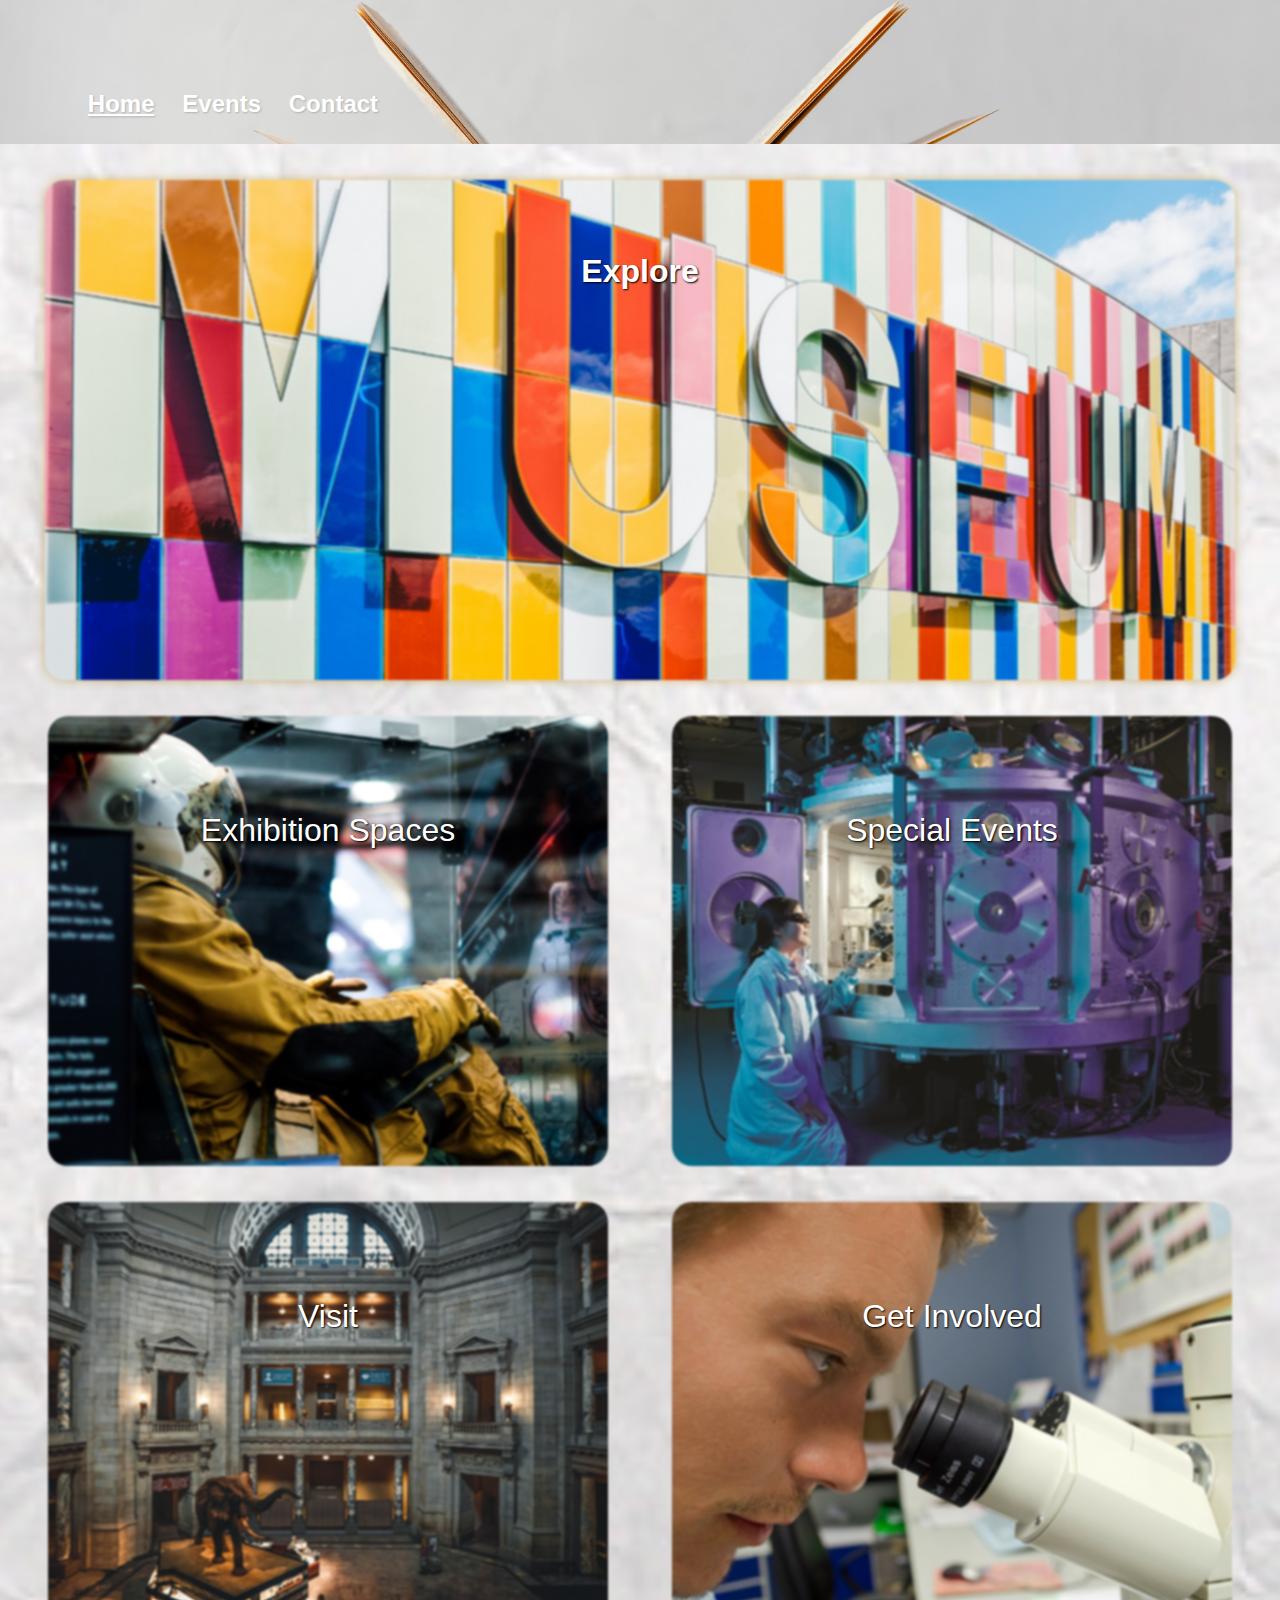
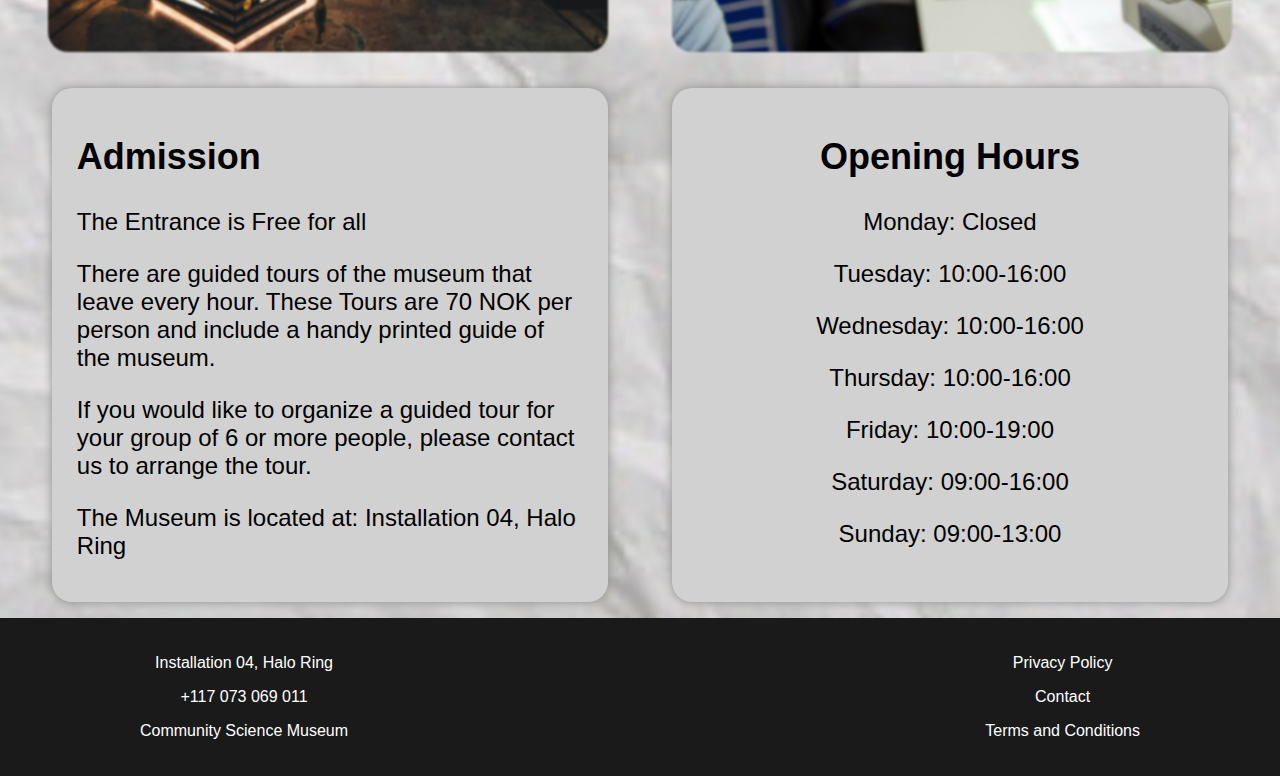
==== index.html @ 82214f4b "Update index.html" ====
<!DOCTYPE html>
<html lang="en">
<head>
    <meta charset="UTF-8">
    <meta name="viewport" content="width=device-width, initial-scale=1.0">
    <title>HomePage</title>
    <link rel="stylesheet" href="CSS/Header+Footer.css">
    <link rel="stylesheet" href="/HomePage.Css">
</head>
<style>

</style>
<body>
    <header>
        <div class="header-container">
            <div class="header-links">
                <a href="index.html" class="header-link" id="headSelected">Home</a>
                <a href="/HTML/Events.html" class="header-link">Events</a>
                <a href="/HTML/Contact.html" class="header-link">Contact</a>
            </div>
        </div>
    </header>
    
    <div class="singleImageContainer">
        <div class="image2class">
            <a href="/HTML/Events.html#topExplore" class="topImageTest">
                <img id="image2" src="Images/images/scott-webb-102825.jpg" alt="girlLookingAtMathProblems">
                    <div class="overLayTextSingle">Explore</div>
            </a>
        </div>
    </div>
    <div class="quadImageContainer">
        <div class="quadContainer">
            <a href="/HTML/Events.html#exhibitionImage" class="quadImageTest">
                <img id="image3" class="quadImage" src="/Images/images/andrew-ruiz-348421.jpg" alt="spaceman">
                    <div class="overLayTextQuad">Exhibition Spaces</div>
            </a>
            <a href="/HTML/Events.html#specialImage" class="quadImageTest">
                <img id="image4" class="quadImage" src="/Images/images/scientific-2040795_1280.jpg" alt="ScientistLabGirl">
                    <div class="overLayTextQuad">Special Events</div>
            </a>
        </div>
    </div>
    <div class="quadImageContainer">
        <div class="quadContainer">
            <a href="/HTML/Events.html#visitImage" class="quadImageTest">
                <img id="image5" class="quadImage" src="/Images/images/roberto-nickson-396152.jpg" alt="libraryOutView">
                    <div class="overLayTextQuad">Visit</div>
            </a>
            <a href="/HTML/Events.html#involvedImage" class="quadImageTest">
                <img id="image6" class="quadImage" src="/Images/images/people-219985_1280.jpg" alt="MicroscopeLook">
                    <div class="overLayTextQuad">Get Involved</div>
            </a>
        </div>
    </div>

<div class="boxContainer">
    <div class="squareBox">
            <h2>Admission</h2>
            <p>The Entrance is Free for all</p>
            <p>There are guided tours of the museum that leave every hour. These Tours are 70 NOK per person and include a handy printed guide of the museum.</p>
            <p>If you would like to organize a guided tour for your group of 6 or more people, please contact us to arrange the tour.</p>
            <p>The Museum is located at: Installation 04, Halo Ring</p>
    </div>
  
    <div class="squareBox">
        <div class="squareBoxCenter" id="Hours">
            <h2>Opening Hours</h2>
            <p>Monday: Closed</p>
            <p>Tuesday: 10:00-16:00</p>
            <p>Wednesday: 10:00-16:00</p>
            <p>Thursday: 10:00-16:00</p>
            <p>Friday: 10:00-19:00</p>
            <p>Saturday: 09:00-16:00</p>
            <p>Sunday: 09:00-13:00</p>
        </div>
    </div>
  </div>
<footer>
<div class="footerBox">
    <div class="footerTextContainer">
        <p>Installation 04, Halo Ring</p>
        <p>+117 073 069 011</p>
        <p>Community Science Museum</p>
    </div>
    <div class="footerTextContainer">
        <a href="/HTML/privacyPolicy.html"><p>Privacy Policy</p></a>
        <a href="/HTML/Contact.html"><p>Contact</p></a>
        <a href="/HTML/termsAndConditions.html"><p>Terms and Conditions</p></a>
    </div>
</div>
</footer>
</body>
</html>
---- CSS/Header+Footer.css ----
body {
    background-image: url(/Images/images/paper-wrinkled-white-cute-preview.jpg);
    background-position: center;
    background-size: cover;
    color: white;
    margin: 0;
    padding: 0;
    font-family:'Trebuchet MS', 'Lucida Sans Unicode', 'Lucida Grande', 'Lucida Sans', Arial, sans-serif
}

html {
    scroll-behavior: smooth;
}

a, a:visited, a:active  {
    color: inherit;
    text-decoration: none;
}

/* Header :D */

header {
    width: 100%;
    height: 16vh;
    background-image: url('/Images/images/open-book-with-white-background.jpg');
    background-size: cover;
    background-position: center;
    display: flex;
    align-items: center;
}
header a:hover {
    text-decoration: underline;
}

.header-container {
    width: 100%;
    max-width: 1200px;
    margin: 0 auto;
}

.header-links {
    display: flex;
    list-style: none;
    padding: 35px;
    color: rgb(0, 0, 0)
}

.header-link {
    text-decoration: none;
    color:rgb(255, 255, 255);
    text-shadow: 1px 1px 2px rgba(0, 0, 0, 0.183);
    font-weight: bold;
    font-size: 1.5em;
    margin-right: 15px;
    margin-left: 1vw;
    margin-top: 7vh;
}

/* Footer :D */

footer {
    margin-top: auto;
    background-color: #1A1A1A;
    color: #fff;
    text-align: center;
    padding: 20px;
}


.footerBox {
    width: 80vw;
    max-width: 1000px;
    margin: 0 auto;
    display: flex;
    justify-content: space-between;
}

.column {
    flex: 1;
    text-align: left;
}

/* Media Query :D */

@media screen and (max-height: 700px) {

header {
    height: 22vh;
}
    

}
---- HomePage.Css ----
#headSelected {
    text-decoration: underline;
}

.singleImageContainer {
    text-align: center;
    margin-top: 20px;
}

.image2class {
    display: flex;
    justify-content: center;
    align-items: center;
}

.topImageTest {
    margin: 1rem;
    position: relative;
}

.overLayTextSingle {
position: absolute;
top: 18%;
left: 50%;
transform: translate(-50%, -50%);
font-size: 2em;
font-weight: bold;
text-shadow: 1px 1px 2px rgb(0, 0, 0);
text-align: center;
color: white;
}

#image2 {
    height: 10%;
    max-height: 500px;
    width: 96vw;  
    max-width: 1190px; 
    min-width: 280px;  
    object-fit: cover; 
    border-radius: 20px; 
    margin: 0 auto;
    box-shadow: 0 0 10px rgba(176, 123, 1, 0.5); 
}

#image2, #image3, #image4, #image5, #image6 {
    filter: blur(1px);
    -webkit-filter: blur(1px);
}

.quadContainer {
    text-align: center;
    overflow: hidden;
    display: flex;
    justify-content: center;
    position: relative;
}

.quadImageTest {
    margin: 1rem 2rem;
    position: relative;
}

.quadImage {
    border-radius: 20px;
    height: 50vh;
    max-height: 600px;
    width: 44vw;
    max-width: 560px;
    min-width: 280px;
    display: inline-block;
    object-fit: cover;
}

.overLayTextQuad {
    position: absolute;
    top: 25%;
    left: 50%;
    transform: translate(-50%, -50%);
    text-align: center;
    font-size: 2em;
    text-shadow: 1px 1px 2px rgb(0, 0, 0);
    color: white;
}

.boxContainer {
    text-align: center;
    display: flex;
    justify-content: center;
    max-width: 1240px;
    margin: 0 auto;
}

.squareBox {
    min-height: 45vh;
    width: 44vw;
    max-width: 100%;
    color: black;
    background-color: #d1d1d1;
    margin: 1rem 2rem;
    position: relative;
    padding: 18px 2%;
    text-align: left;
    font-size: 1.5em;
    box-sizing: border-box;
    box-shadow: 0 0 10px rgb(143, 143, 143); 
    border-radius: 20px;
}

.squareBoxCenter {
    text-align: center;
}


@media screen and (max-width: 768px) {
    #image2 {
        width: 90vw;
    }

    .quadContainer,
    .boxContainer {
        flex-direction: column;
        align-items: center;
    }

    .quadImageTest {
        margin: 0.5rem;
    }

    .quadImage {
        width: 90vw;
        max-width: 100%;
        height: 35vh;
        max-height: 308px;
    }

    .squareBox {
        width: 90vw;
    }

}

@media screen and (max-height: 700px) {
    .quadImage {
        height: 100vh;
    }

}

a {
    text-decoration: none;
    color: inherit; 
}
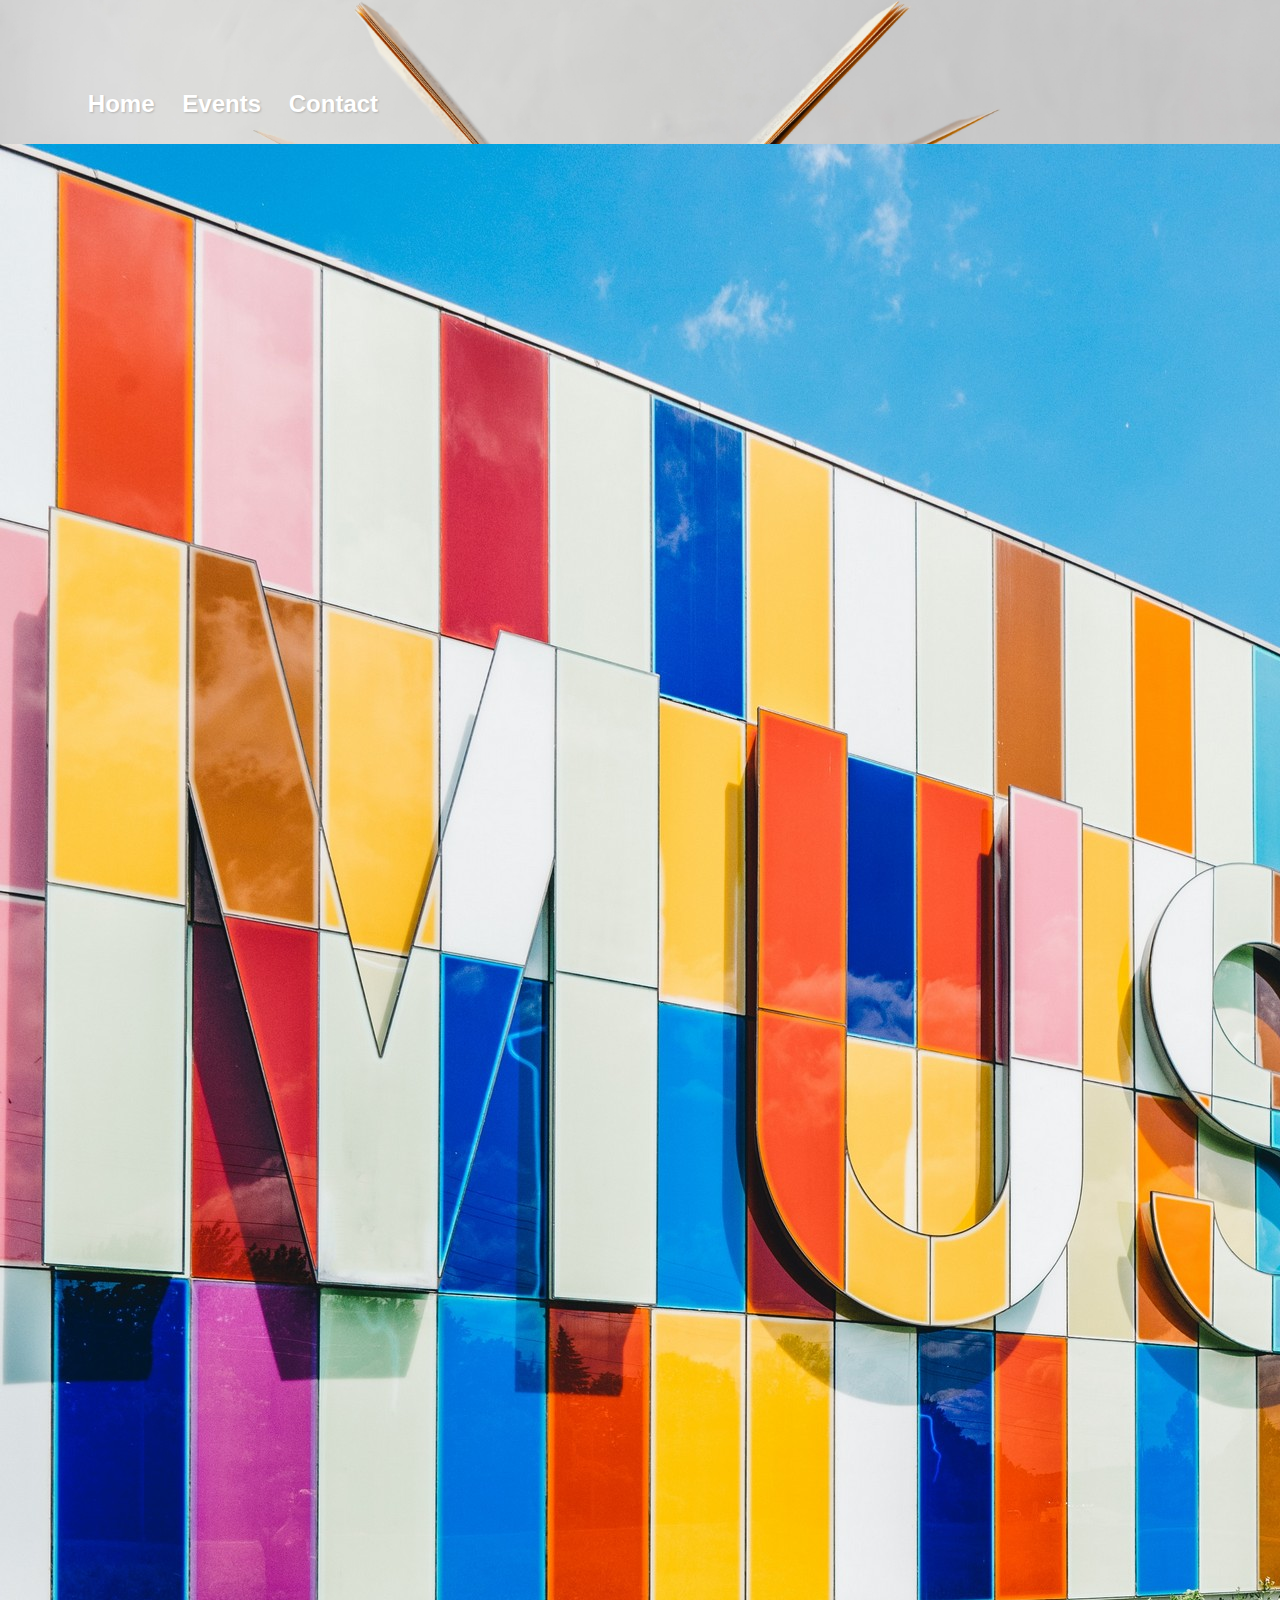
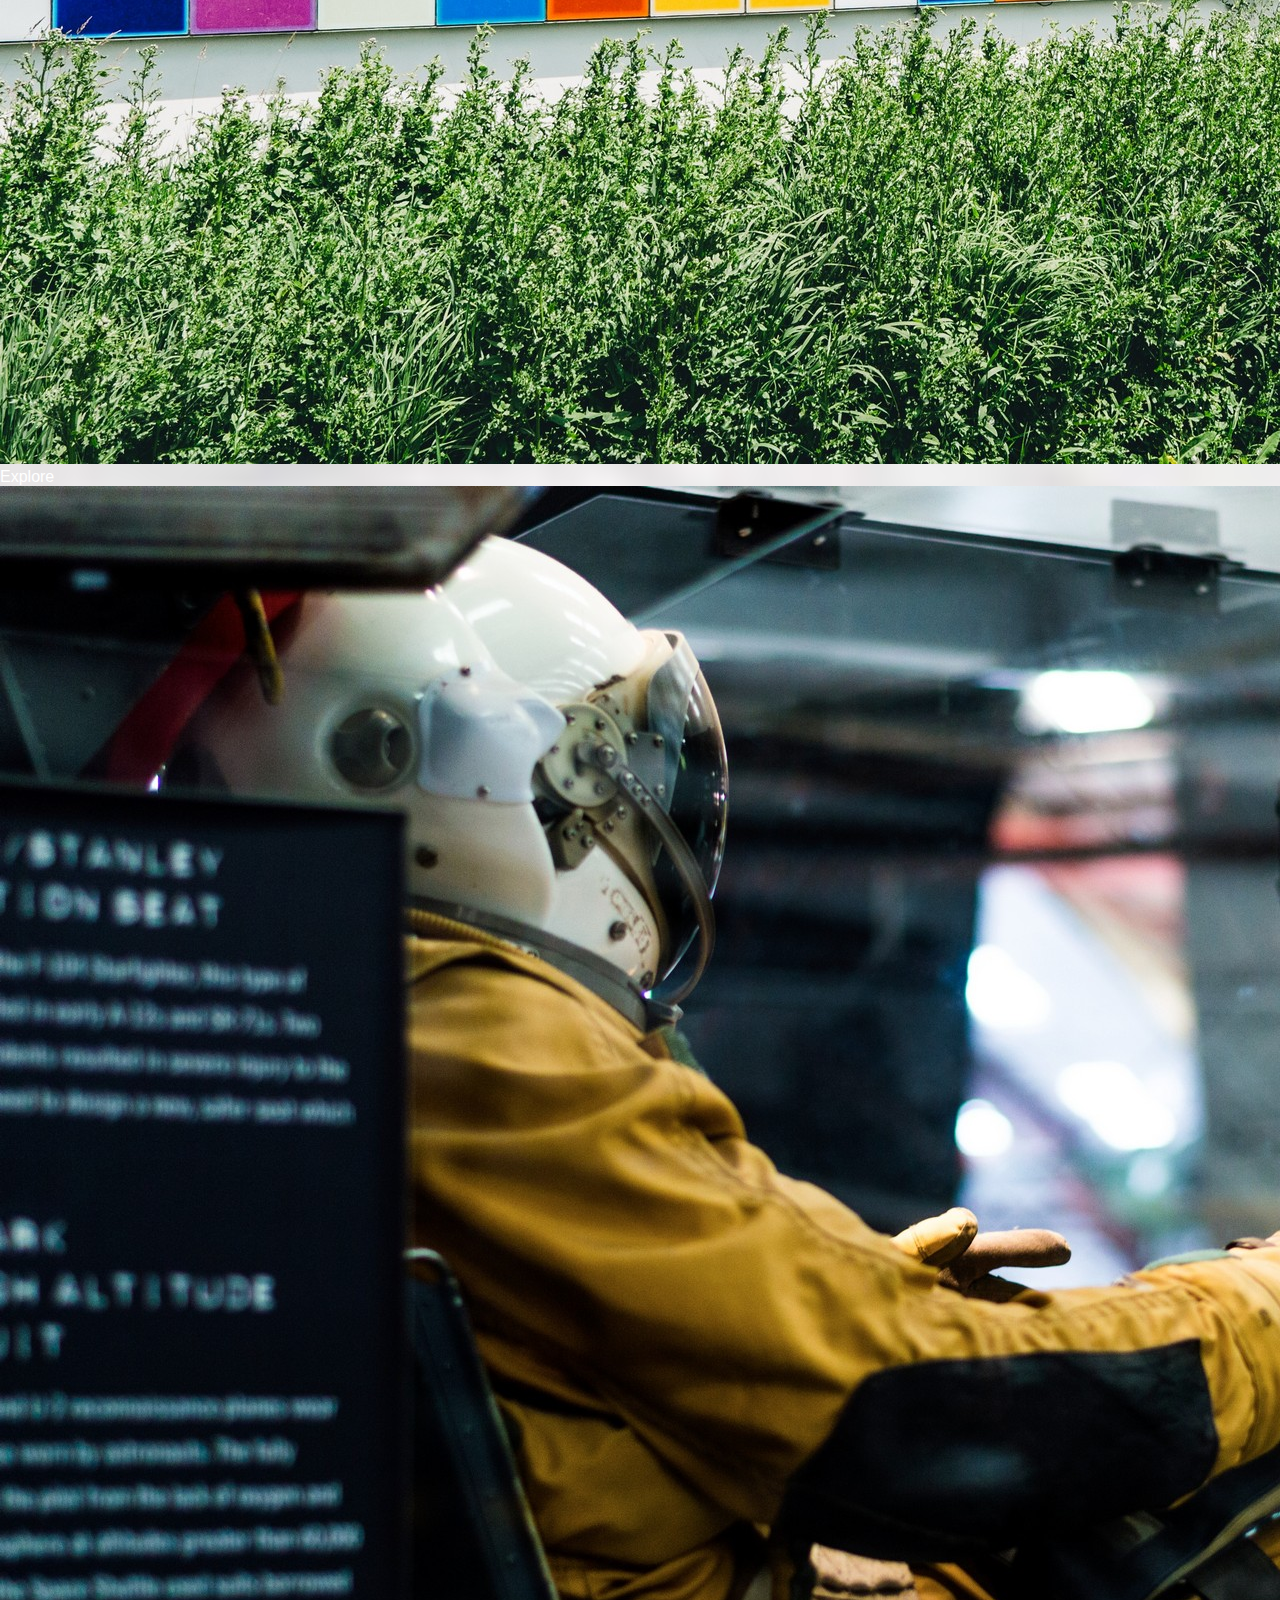
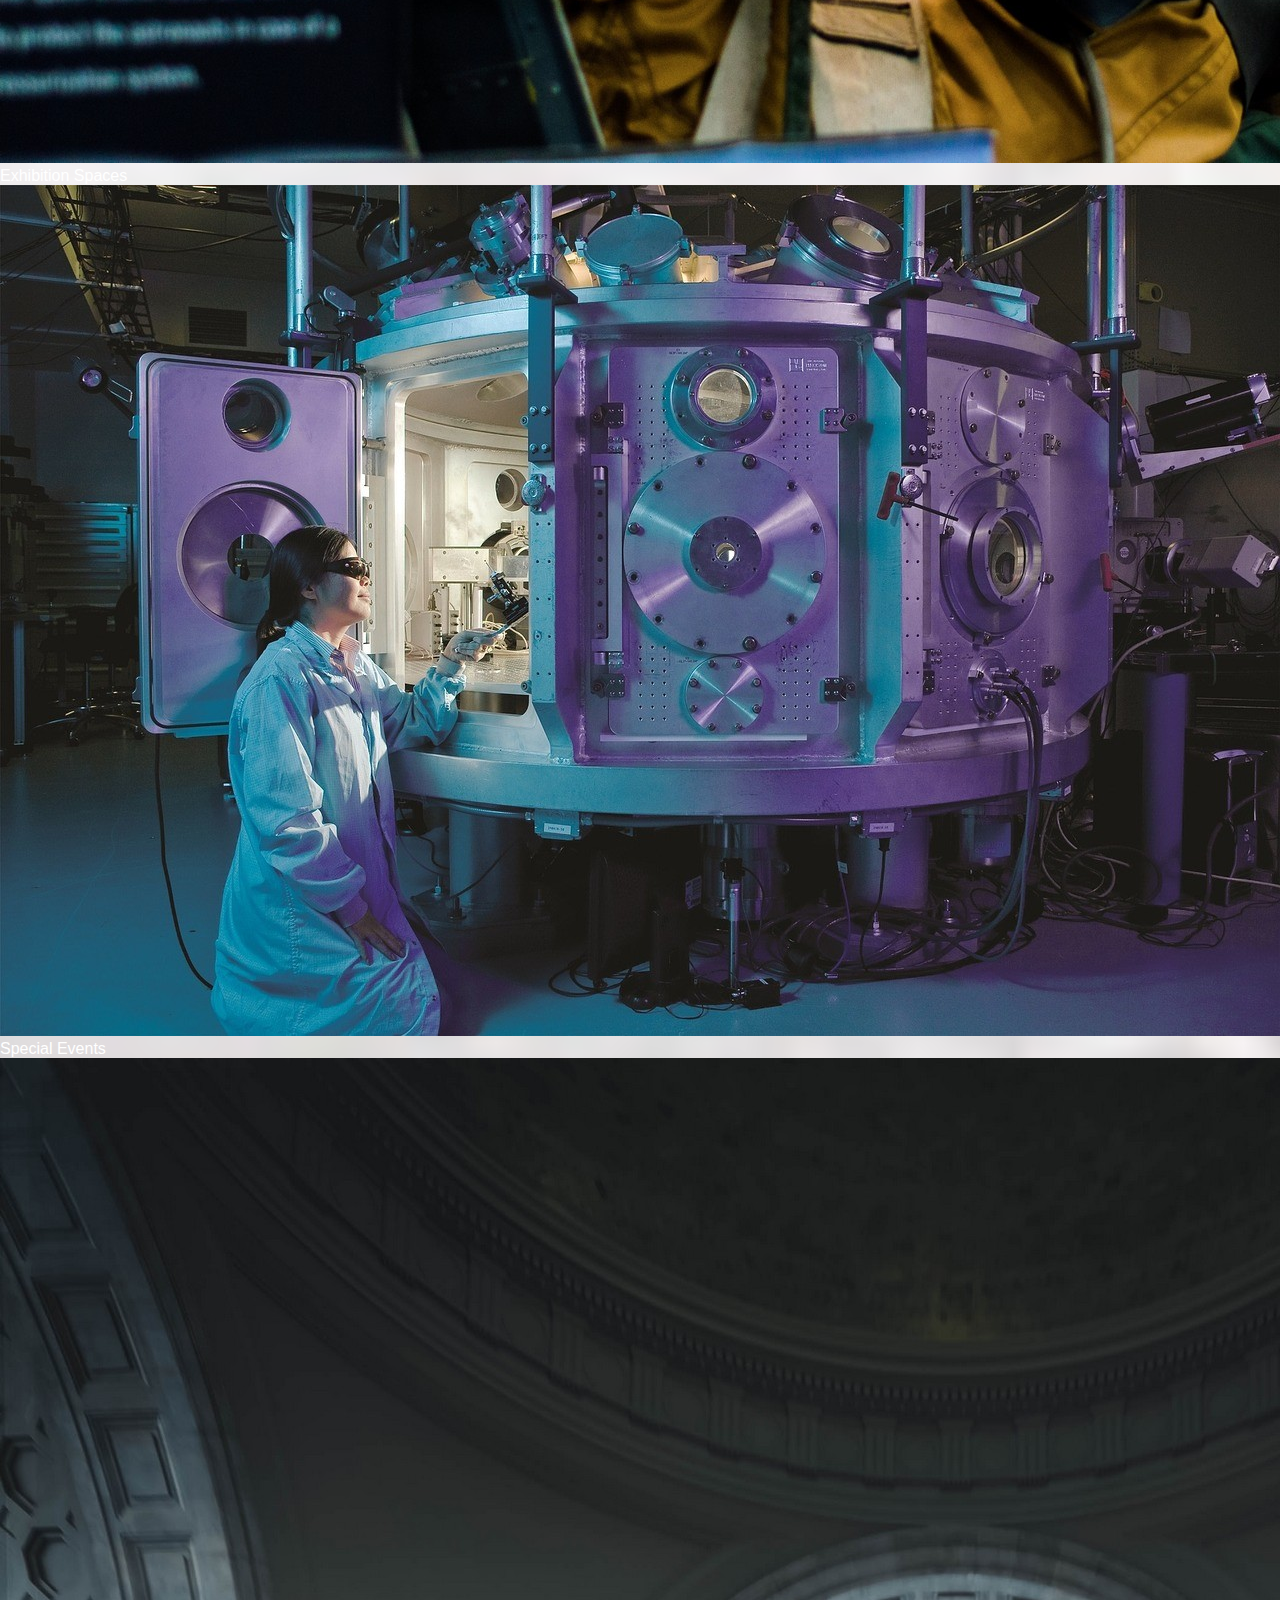
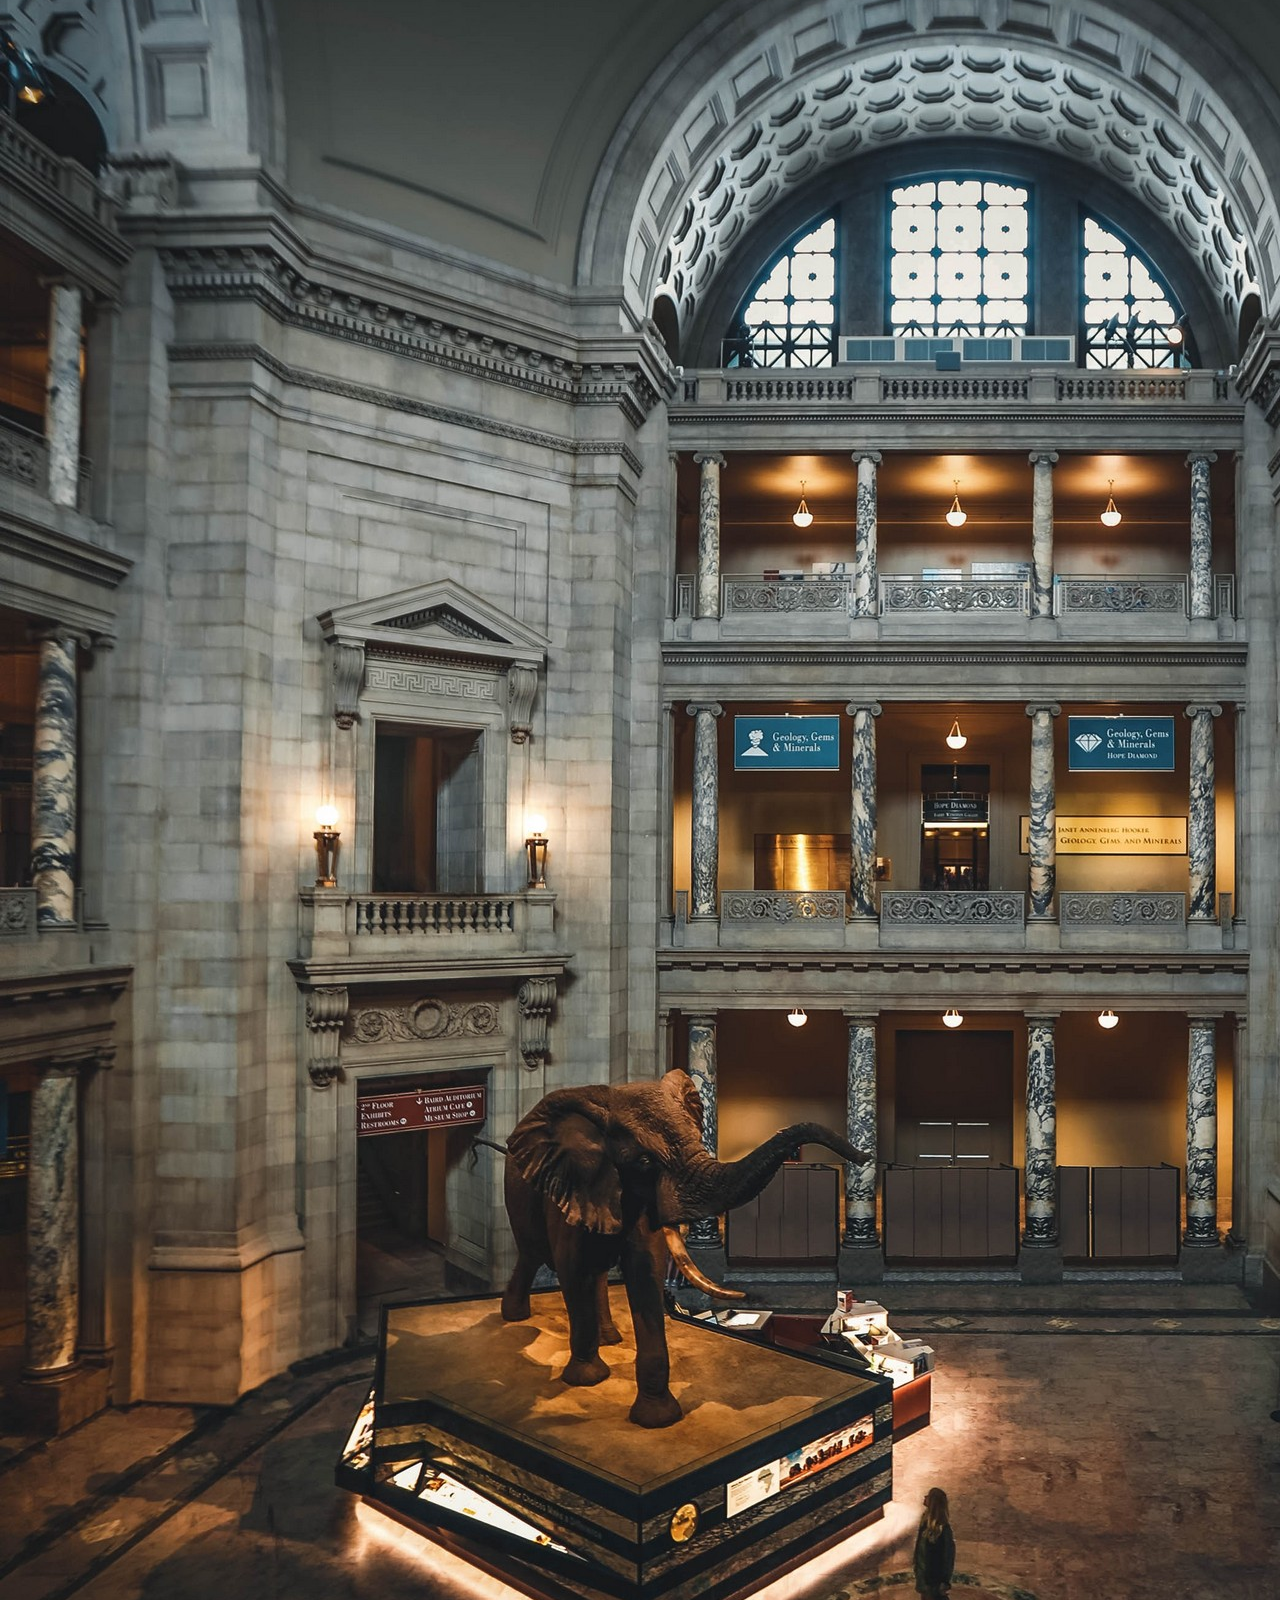
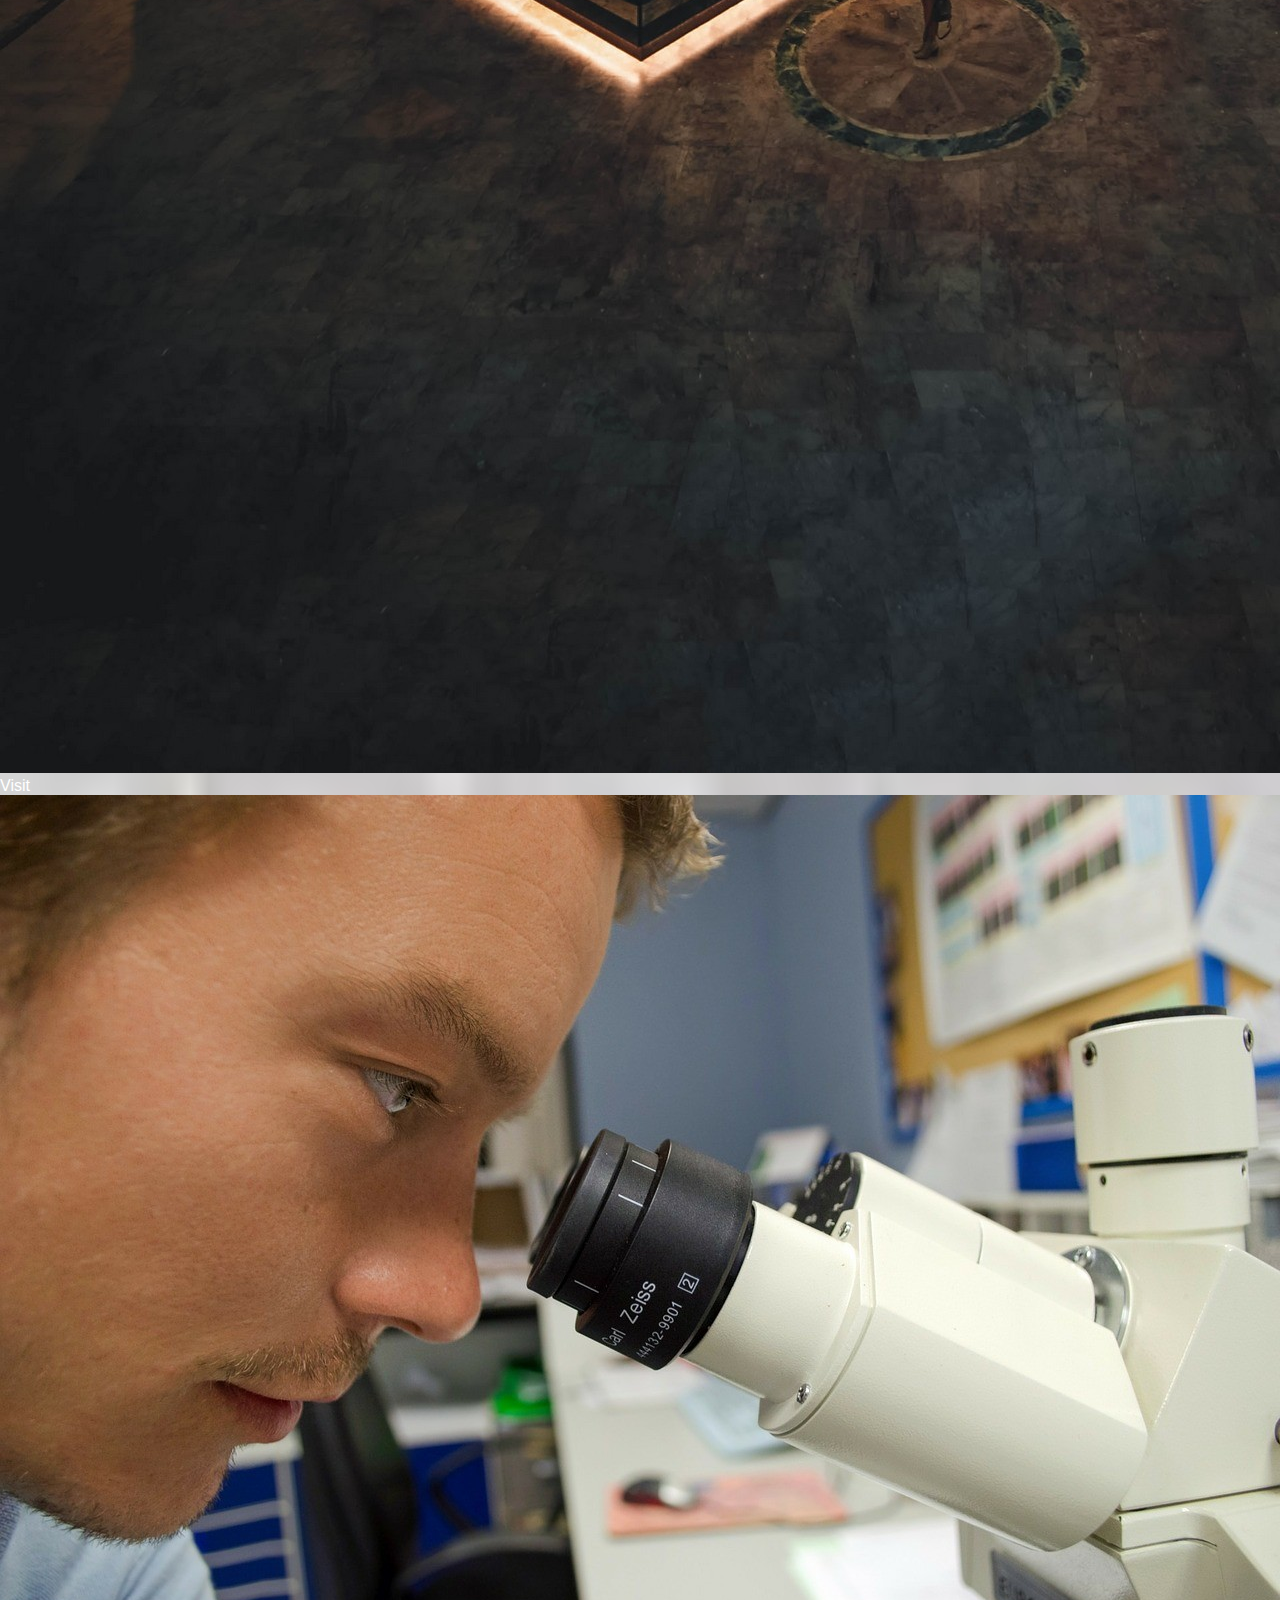
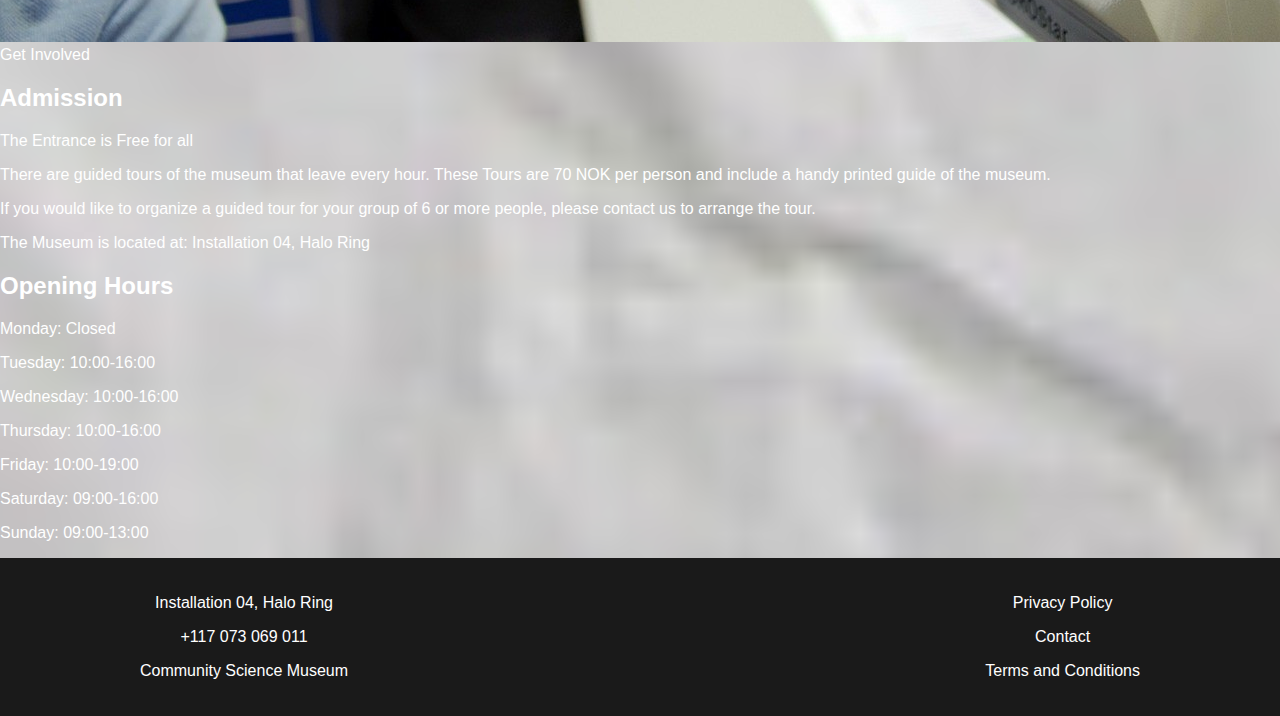
==== commit 42a3d6cc: "Update index.html" ====
--- a/index.html
+++ b/index.html
@@ -5,7 +5,7 @@
     <meta name="viewport" content="width=device-width, initial-scale=1.0">
     <title>HomePage</title>
     <link rel="stylesheet" href="CSS/Header+Footer.css">
-    <link rel="stylesheet" href="/HomePage.Css">
+    <link rel="stylesheet" href="homePage.css">
 </head>
 <style>
 
@@ -15,8 +15,8 @@
         <div class="header-container">
             <div class="header-links">
                 <a href="index.html" class="header-link" id="headSelected">Home</a>
-                <a href="/HTML/Events.html" class="header-link">Events</a>
-                <a href="/HTML/Contact.html" class="header-link">Contact</a>
+                <a href="HTML/Events.html" class="header-link">Events</a>
+                <a href="HTML/Contact.html" class="header-link">Contact</a>
             </div>
         </div>
     </header>
@@ -24,7 +24,7 @@
     <div class="singleImageContainer">
         <div class="image2class">
             <a href="/HTML/Events.html#topExplore" class="topImageTest">
-                <img id="image2" src="Images/images/scott-webb-102825.jpg" alt="girlLookingAtMathProblems">
+                <img id="image2" src="Images/images/scott-webb-102825.jpg" alt="MuseumFront">
                     <div class="overLayTextSingle">Explore</div>
             </a>
         </div>
@@ -32,11 +32,11 @@
     <div class="quadImageContainer">
         <div class="quadContainer">
             <a href="/HTML/Events.html#exhibitionImage" class="quadImageTest">
-                <img id="image3" class="quadImage" src="/Images/images/andrew-ruiz-348421.jpg" alt="spaceman">
+                <img id="image3" class="quadImage" src="Images/images/andrew-ruiz-348421.jpg" alt="spaceman">
                     <div class="overLayTextQuad">Exhibition Spaces</div>
             </a>
             <a href="/HTML/Events.html#specialImage" class="quadImageTest">
-                <img id="image4" class="quadImage" src="/Images/images/scientific-2040795_1280.jpg" alt="ScientistLabGirl">
+                <img id="image4" class="quadImage" src="Images/images/scientific-2040795_1280.jpg" alt="ScientistLabGirl">
                     <div class="overLayTextQuad">Special Events</div>
             </a>
         </div>
@@ -44,11 +44,11 @@
     <div class="quadImageContainer">
         <div class="quadContainer">
             <a href="/HTML/Events.html#visitImage" class="quadImageTest">
-                <img id="image5" class="quadImage" src="/Images/images/roberto-nickson-396152.jpg" alt="libraryOutView">
+                <img id="image5" class="quadImage" src="Images/images/roberto-nickson-396152.jpg" alt="libraryOutView">
                     <div class="overLayTextQuad">Visit</div>
             </a>
             <a href="/HTML/Events.html#involvedImage" class="quadImageTest">
-                <img id="image6" class="quadImage" src="/Images/images/people-219985_1280.jpg" alt="MicroscopeLook">
+                <img id="image6" class="quadImage" src="Images/images/people-219985_1280.jpg" alt="MicroscopeLook">
                     <div class="overLayTextQuad">Get Involved</div>
             </a>
         </div>
@@ -84,9 +84,9 @@
         <p>Community Science Museum</p>
     </div>
     <div class="footerTextContainer">
-        <a href="/HTML/privacyPolicy.html"><p>Privacy Policy</p></a>
-        <a href="/HTML/Contact.html"><p>Contact</p></a>
-        <a href="/HTML/termsAndConditions.html"><p>Terms and Conditions</p></a>
+        <a href="HTML/privacyPolicy.html"><p>Privacy Policy</p></a>
+        <a href="HTML/Contact.html"><p>Contact</p></a>
+        <a href="HTML/termsAndConditions.html"><p>Terms and Conditions</p></a>
     </div>
 </div>
 </footer>
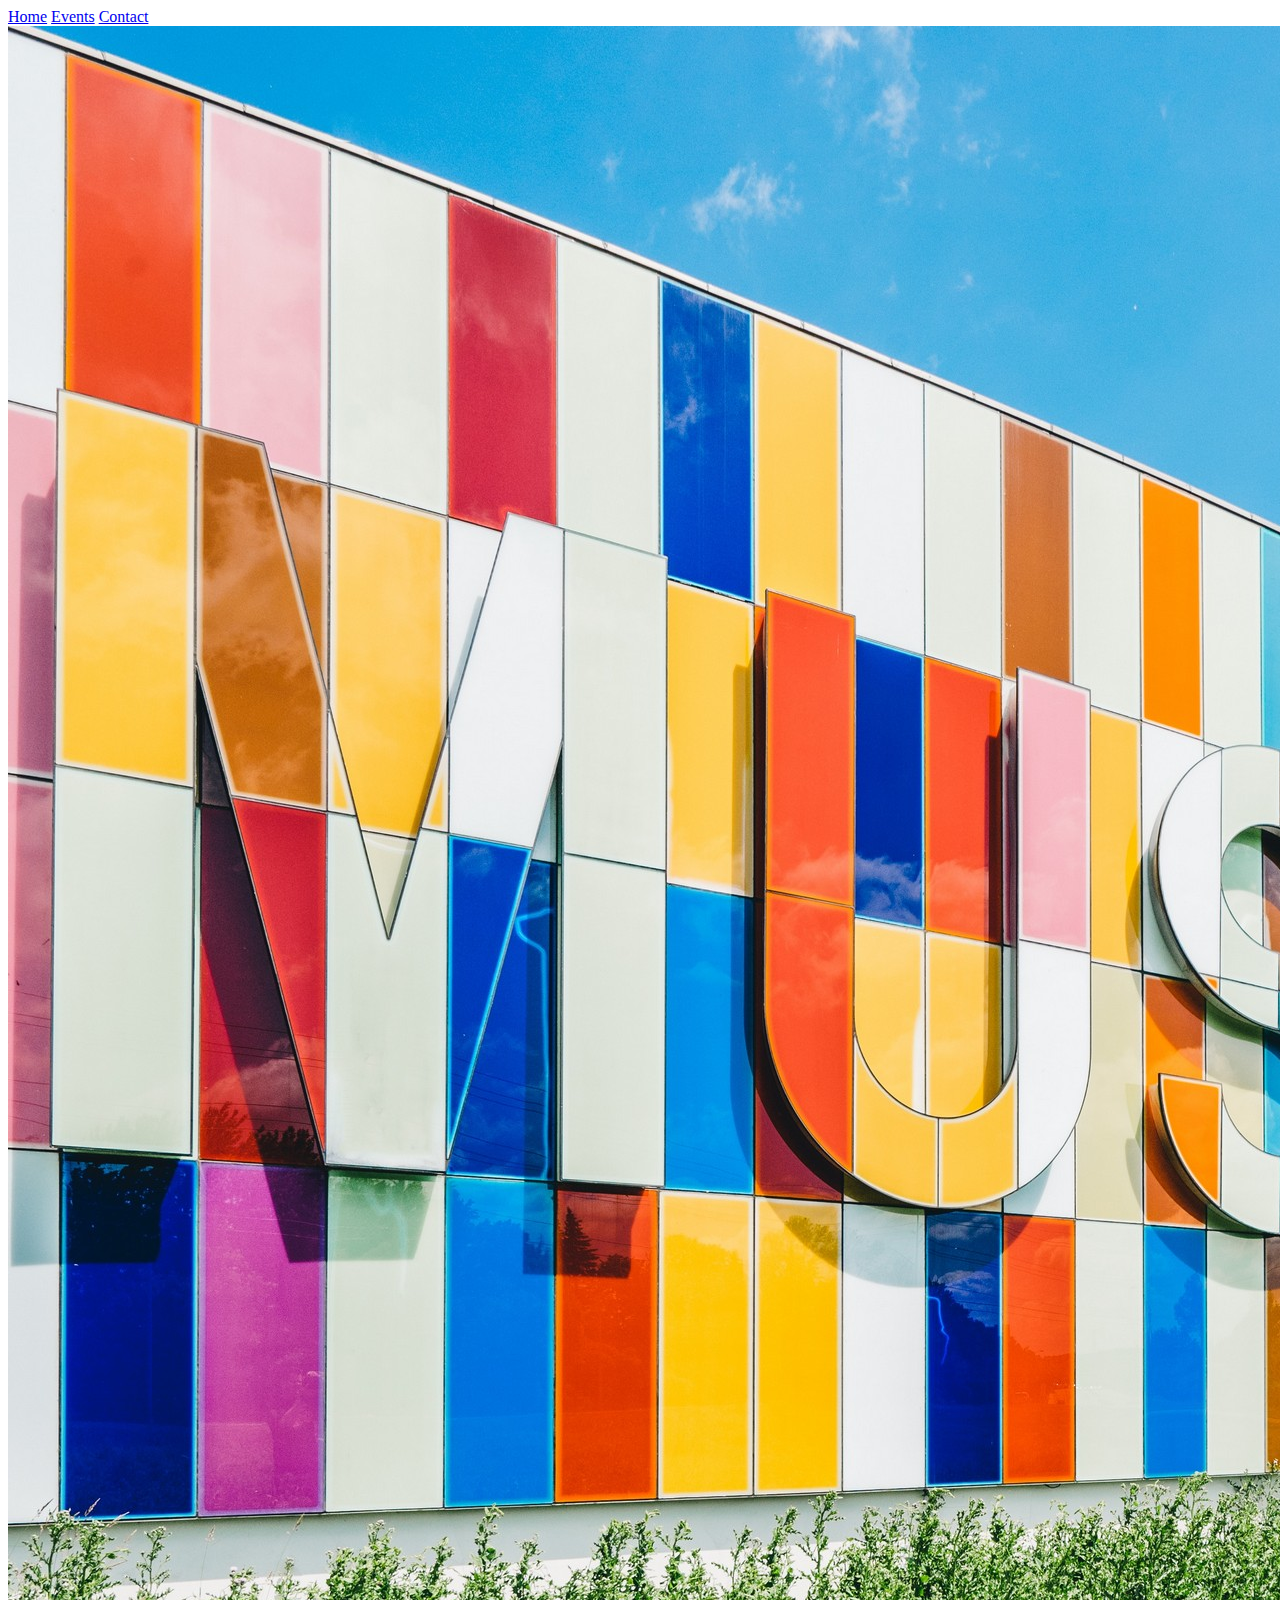
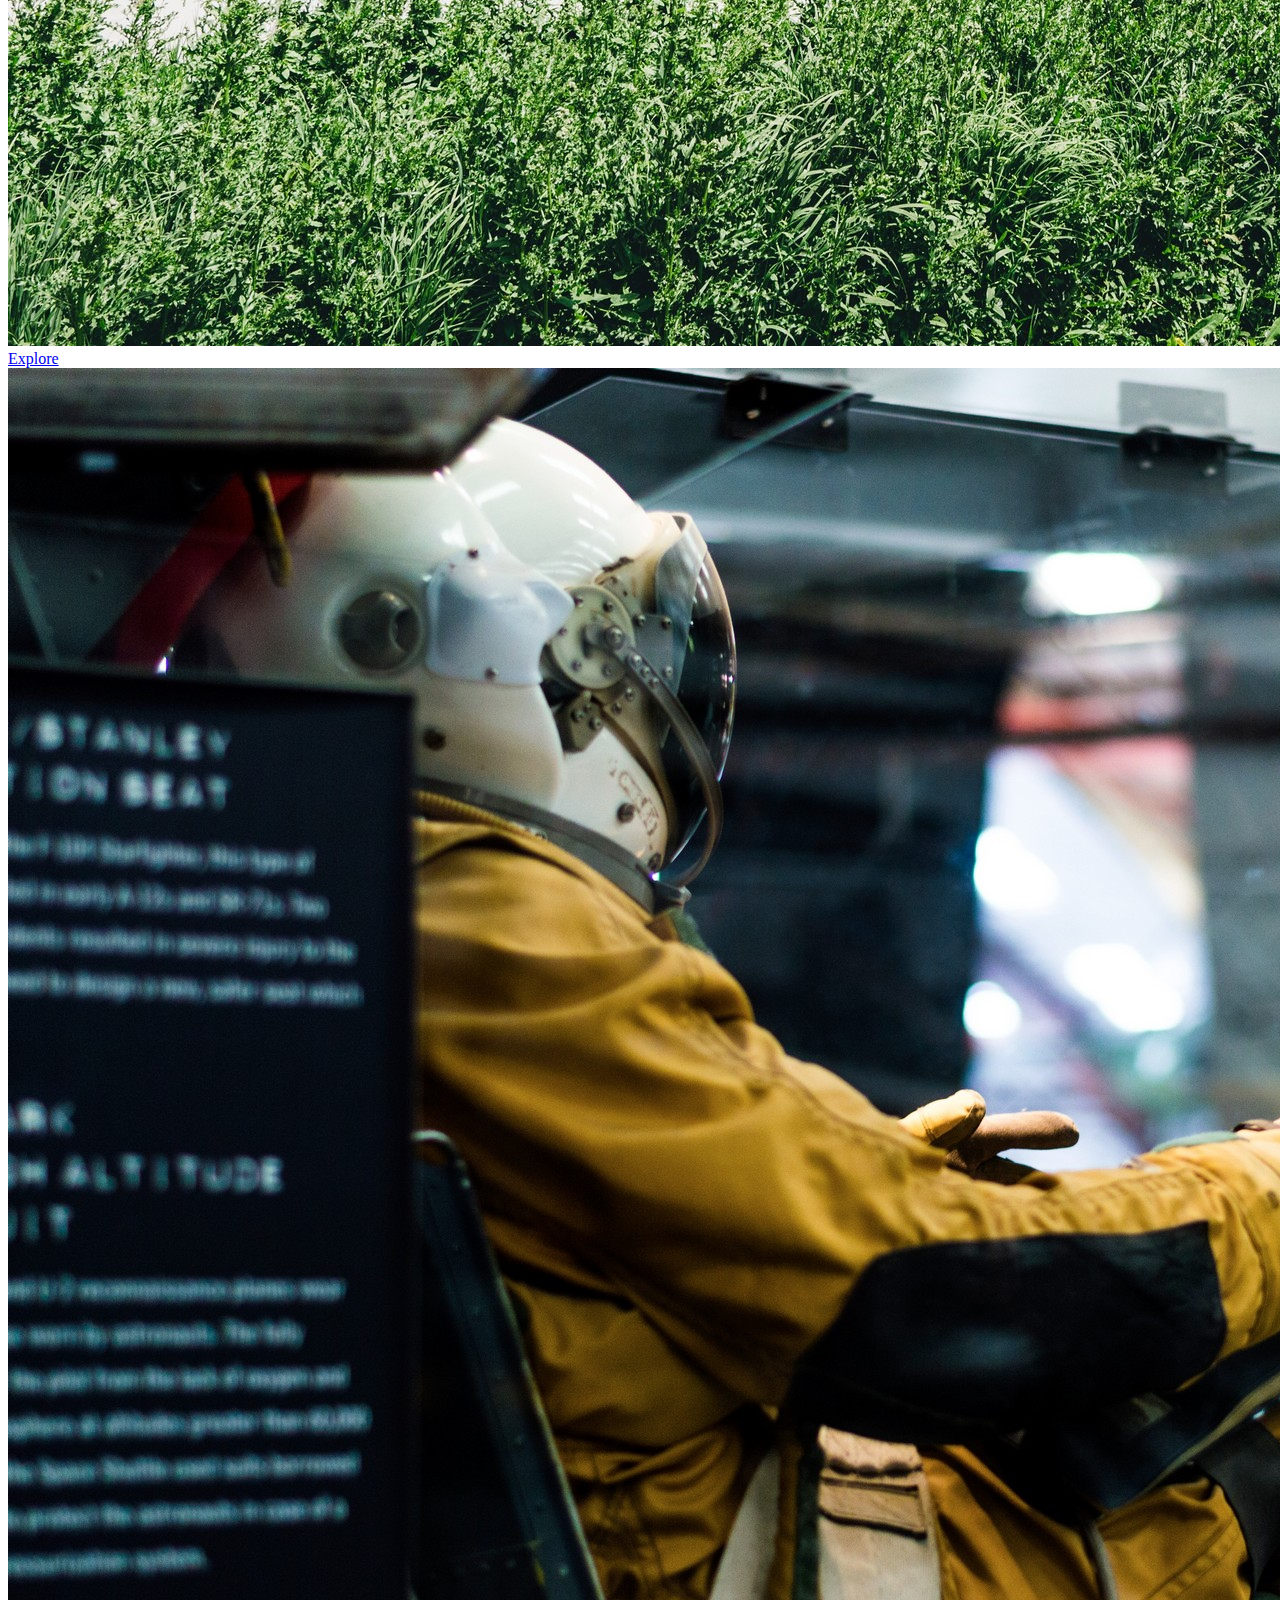
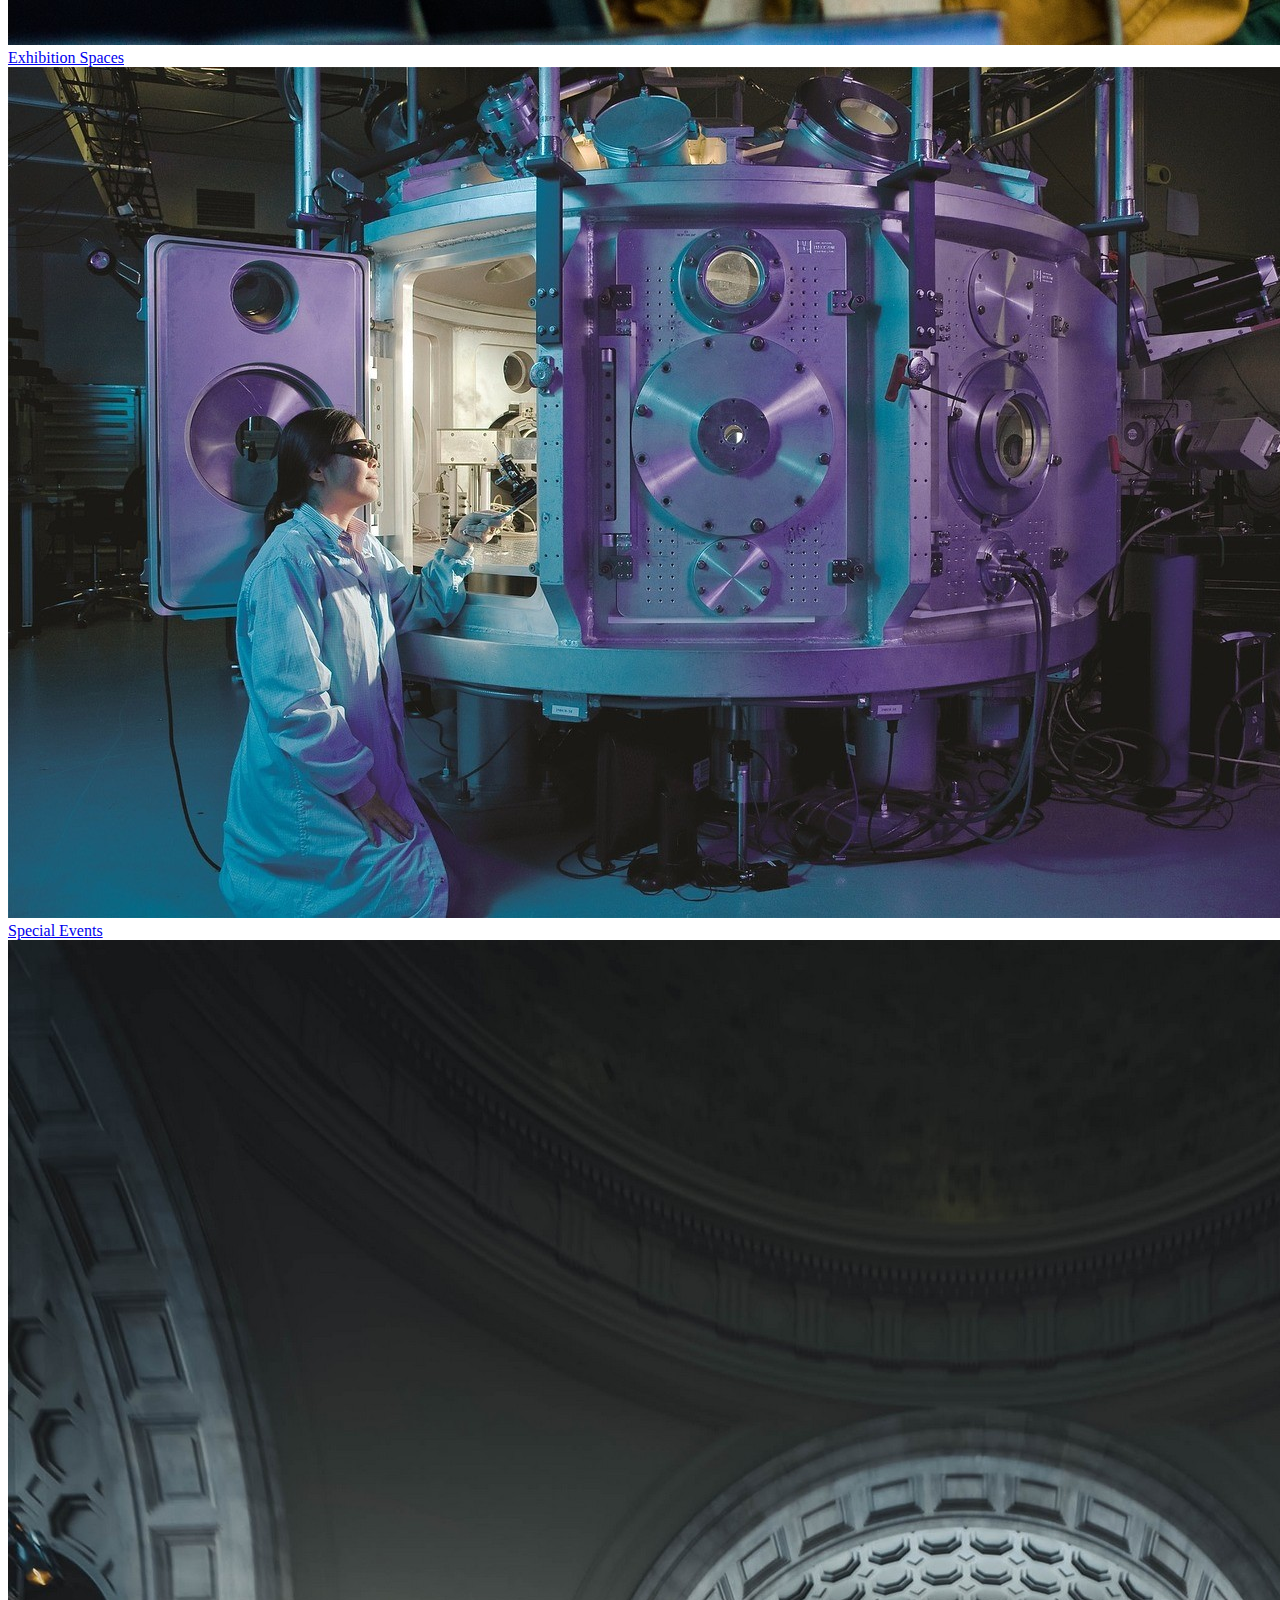
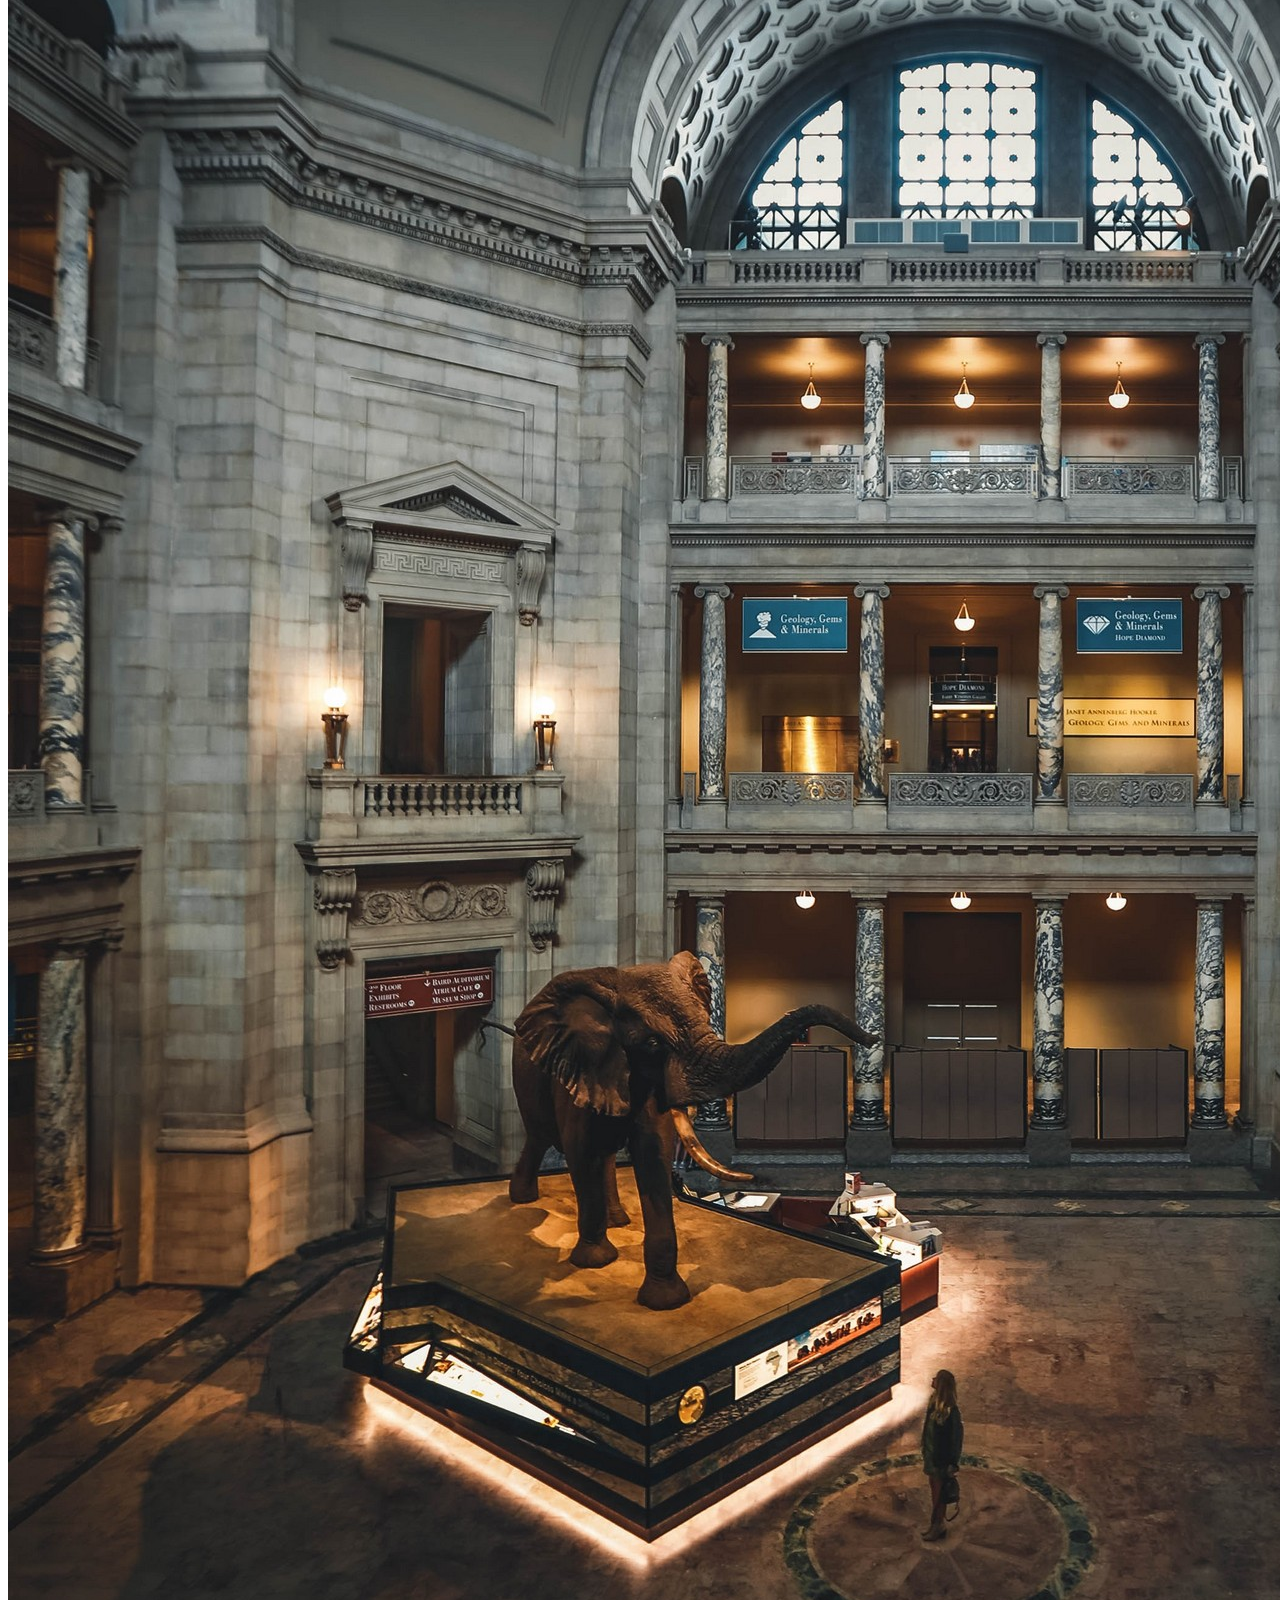
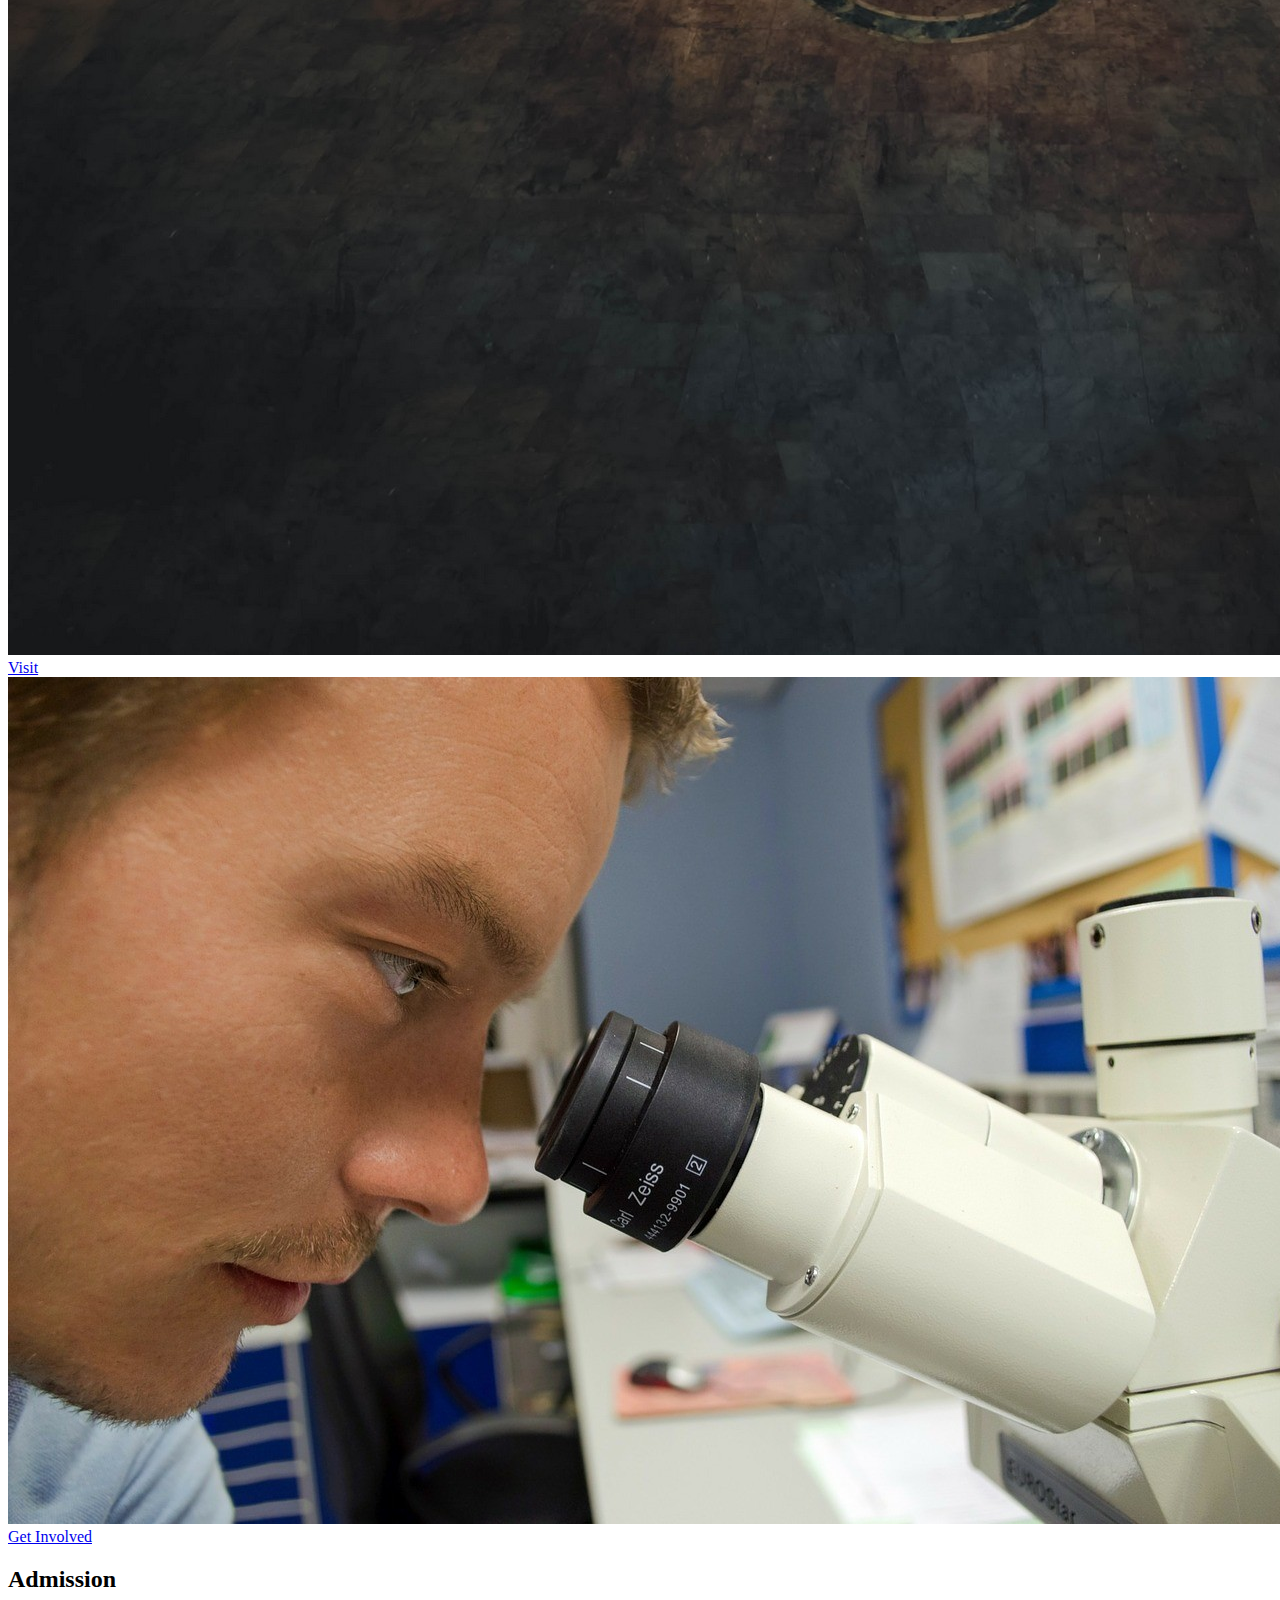
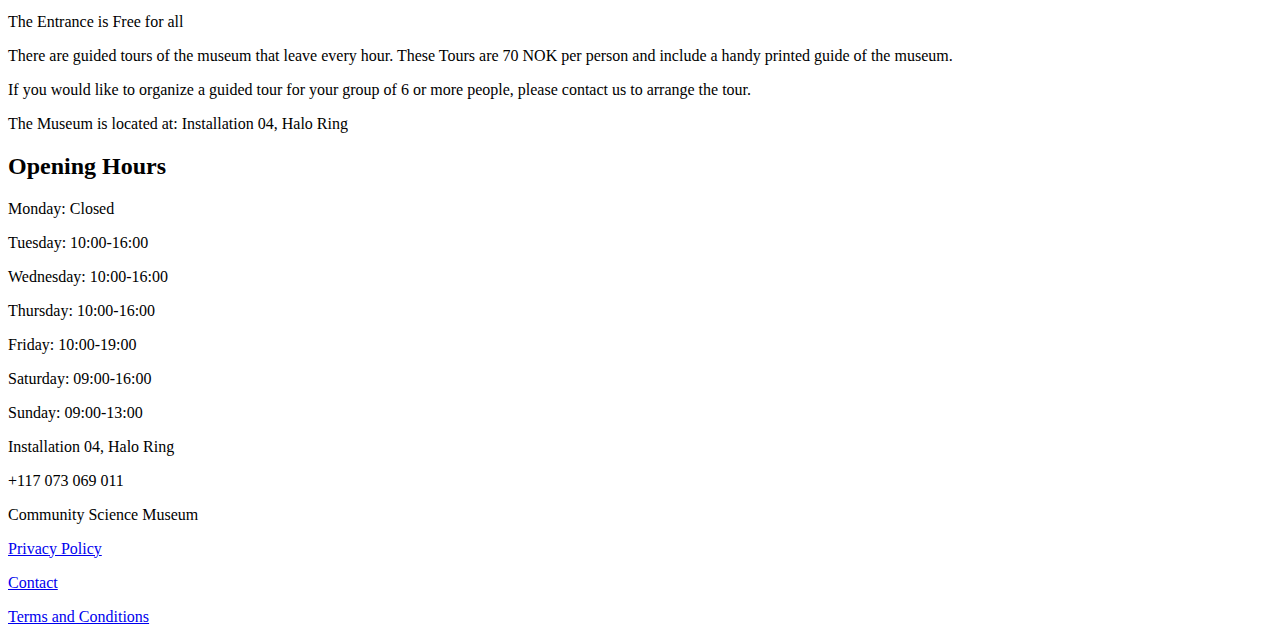
==== commit acfb43b4: "Testv8" ====
--- a/index.html
+++ b/index.html
@@ -4,7 +4,7 @@
     <meta charset="UTF-8">
     <meta name="viewport" content="width=device-width, initial-scale=1.0">
     <title>HomePage</title>
-    <link rel="stylesheet" href="CSS/Header+Footer.css">
+    <!-- <link rel="stylesheet" href="CSS/Header+Footer.css"> -->
     <link rel="stylesheet" href="homePage.css">
 </head>
 <style>
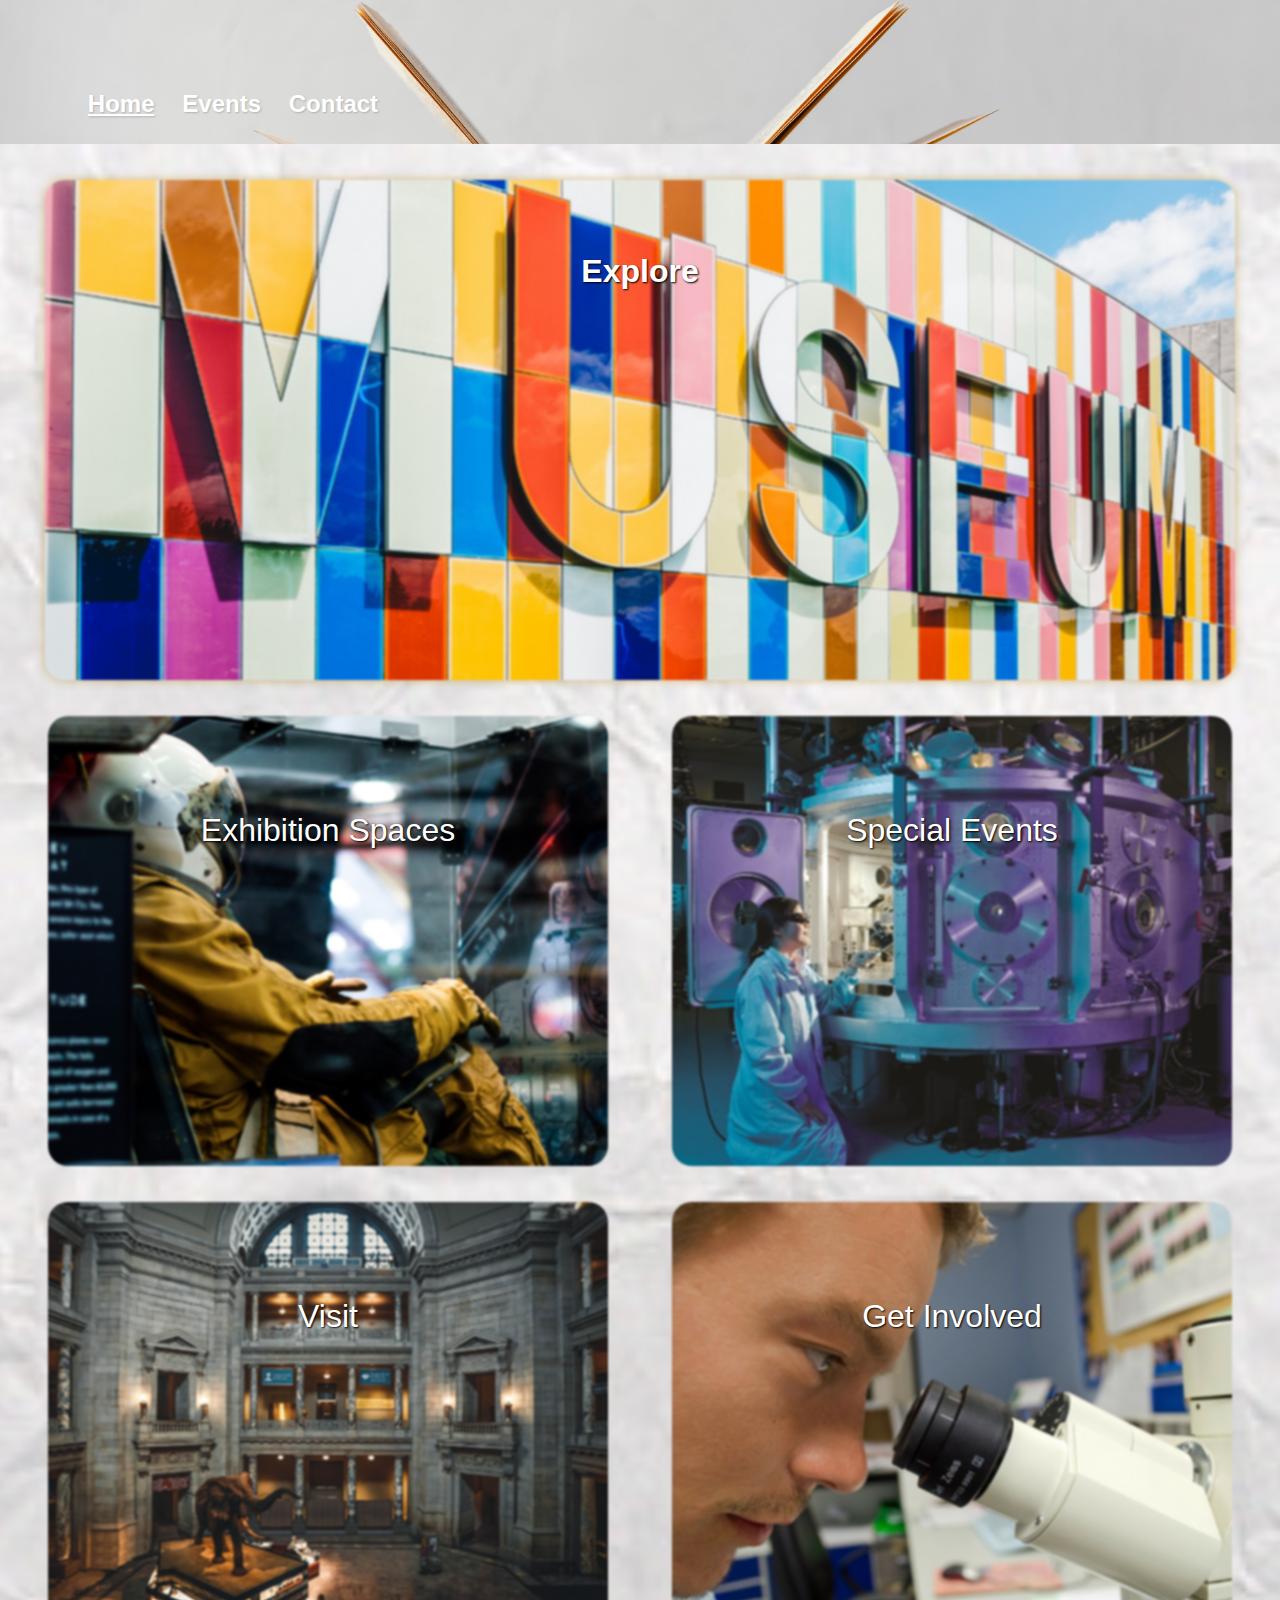
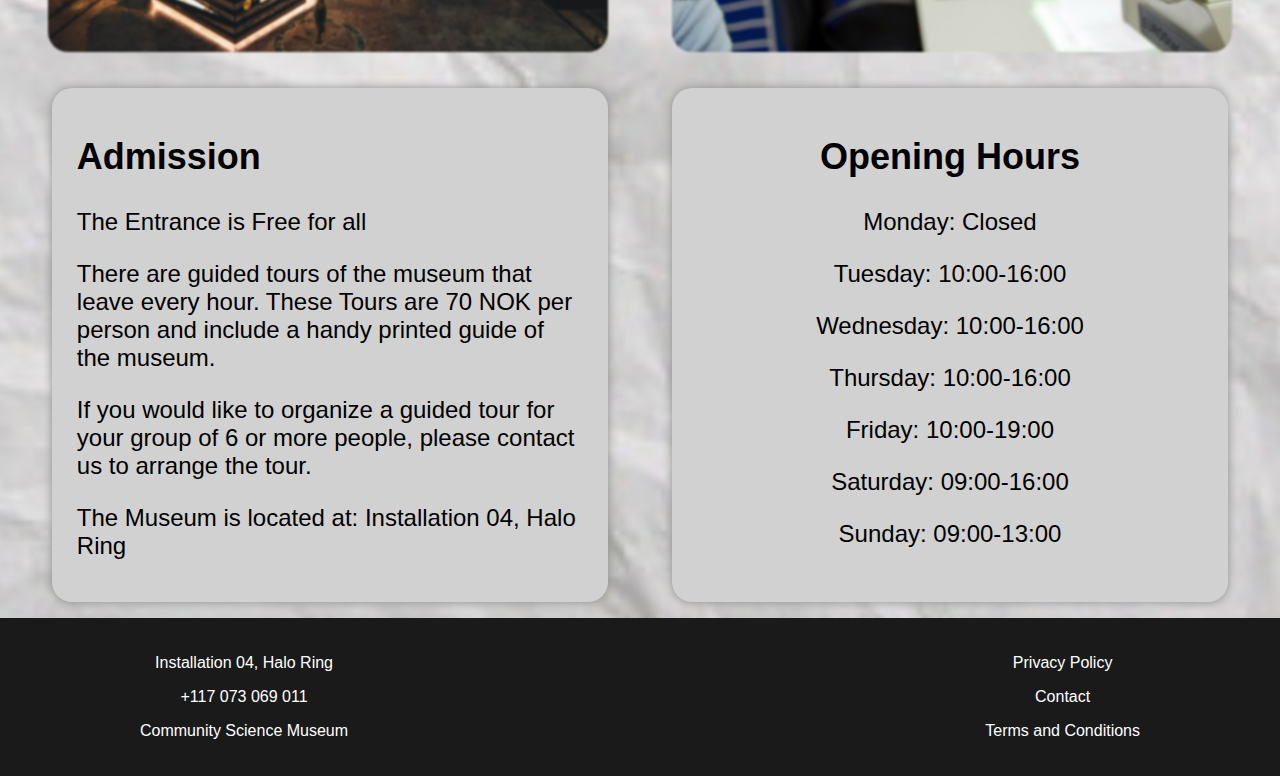
==== commit 9fb4e582: "Update index.html" ====
--- a/index.html
+++ b/index.html
@@ -5,7 +5,7 @@
     <meta name="viewport" content="width=device-width, initial-scale=1.0">
     <title>HomePage</title>
     <!-- <link rel="stylesheet" href="CSS/Header+Footer.css"> -->
-    <link rel="stylesheet" href="homePage.css">
+    <link rel="stylesheet" href="HomePage.Css">
 </head>
 <style>
 
--- a/HomePage.Css
+++ b/HomePage.Css
@@ -0,0 +1,154 @@
+@import url(CSS/Header+Footer.css);
+
+#headSelected {
+    text-decoration: underline;
+}
+
+.singleImageContainer {
+    text-align: center;
+    margin-top: 20px;
+}
+
+.image2class {
+    display: flex;
+    justify-content: center;
+    align-items: center;
+}
+
+.topImageTest {
+    margin: 1rem;
+    position: relative;
+}
+
+.overLayTextSingle {
+position: absolute;
+top: 18%;
+left: 50%;
+transform: translate(-50%, -50%);
+font-size: 2em;
+font-weight: bold;
+text-shadow: 1px 1px 2px rgb(0, 0, 0);
+text-align: center;
+color: white;
+}
+
+#image2 {
+    height: 10%;
+    max-height: 500px;
+    width: 96vw;  
+    max-width: 1190px; 
+    min-width: 280px;  
+    object-fit: cover; 
+    border-radius: 20px; 
+    margin: 0 auto;
+    box-shadow: 0 0 10px rgba(176, 123, 1, 0.5); 
+}
+
+#image2, #image3, #image4, #image5, #image6 {
+    filter: blur(1px);
+    -webkit-filter: blur(1px);
+}
+
+.quadContainer {
+    text-align: center;
+    overflow: hidden;
+    display: flex;
+    justify-content: center;
+    position: relative;
+}
+
+.quadImageTest {
+    margin: 1rem 2rem;
+    position: relative;
+}
+
+.quadImage {
+    border-radius: 20px;
+    height: 50vh;
+    max-height: 600px;
+    width: 44vw;
+    max-width: 560px;
+    min-width: 280px;
+    display: inline-block;
+    object-fit: cover;
+}
+
+.overLayTextQuad {
+    position: absolute;
+    top: 25%;
+    left: 50%;
+    transform: translate(-50%, -50%);
+    text-align: center;
+    font-size: 2em;
+    text-shadow: 1px 1px 2px rgb(0, 0, 0);
+    color: white;
+}
+
+.boxContainer {
+    text-align: center;
+    display: flex;
+    justify-content: center;
+    max-width: 1240px;
+    margin: 0 auto;
+}
+
+.squareBox {
+    min-height: 45vh;
+    width: 44vw;
+    max-width: 100%;
+    color: black;
+    background-color: #d1d1d1;
+    margin: 1rem 2rem;
+    position: relative;
+    padding: 18px 2%;
+    text-align: left;
+    font-size: 1.5em;
+    box-sizing: border-box;
+    box-shadow: 0 0 10px rgb(143, 143, 143); 
+    border-radius: 20px;
+}
+
+.squareBoxCenter {
+    text-align: center;
+}
+
+
+@media screen and (max-width: 768px) {
+    #image2 {
+        width: 90vw;
+    }
+
+    .quadContainer,
+    .boxContainer {
+        flex-direction: column;
+        align-items: center;
+    }
+
+    .quadImageTest {
+        margin: 0.5rem;
+    }
+
+    .quadImage {
+        width: 90vw;
+        max-width: 100%;
+        height: 35vh;
+        max-height: 308px;
+    }
+
+    .squareBox {
+        width: 90vw;
+    }
+
+}
+
+@media screen and (max-height: 700px) {
+    .quadImage {
+        height: 100vh;
+    }
+
+}
+
+a {
+    text-decoration: none;
+    color: inherit; 
+}
